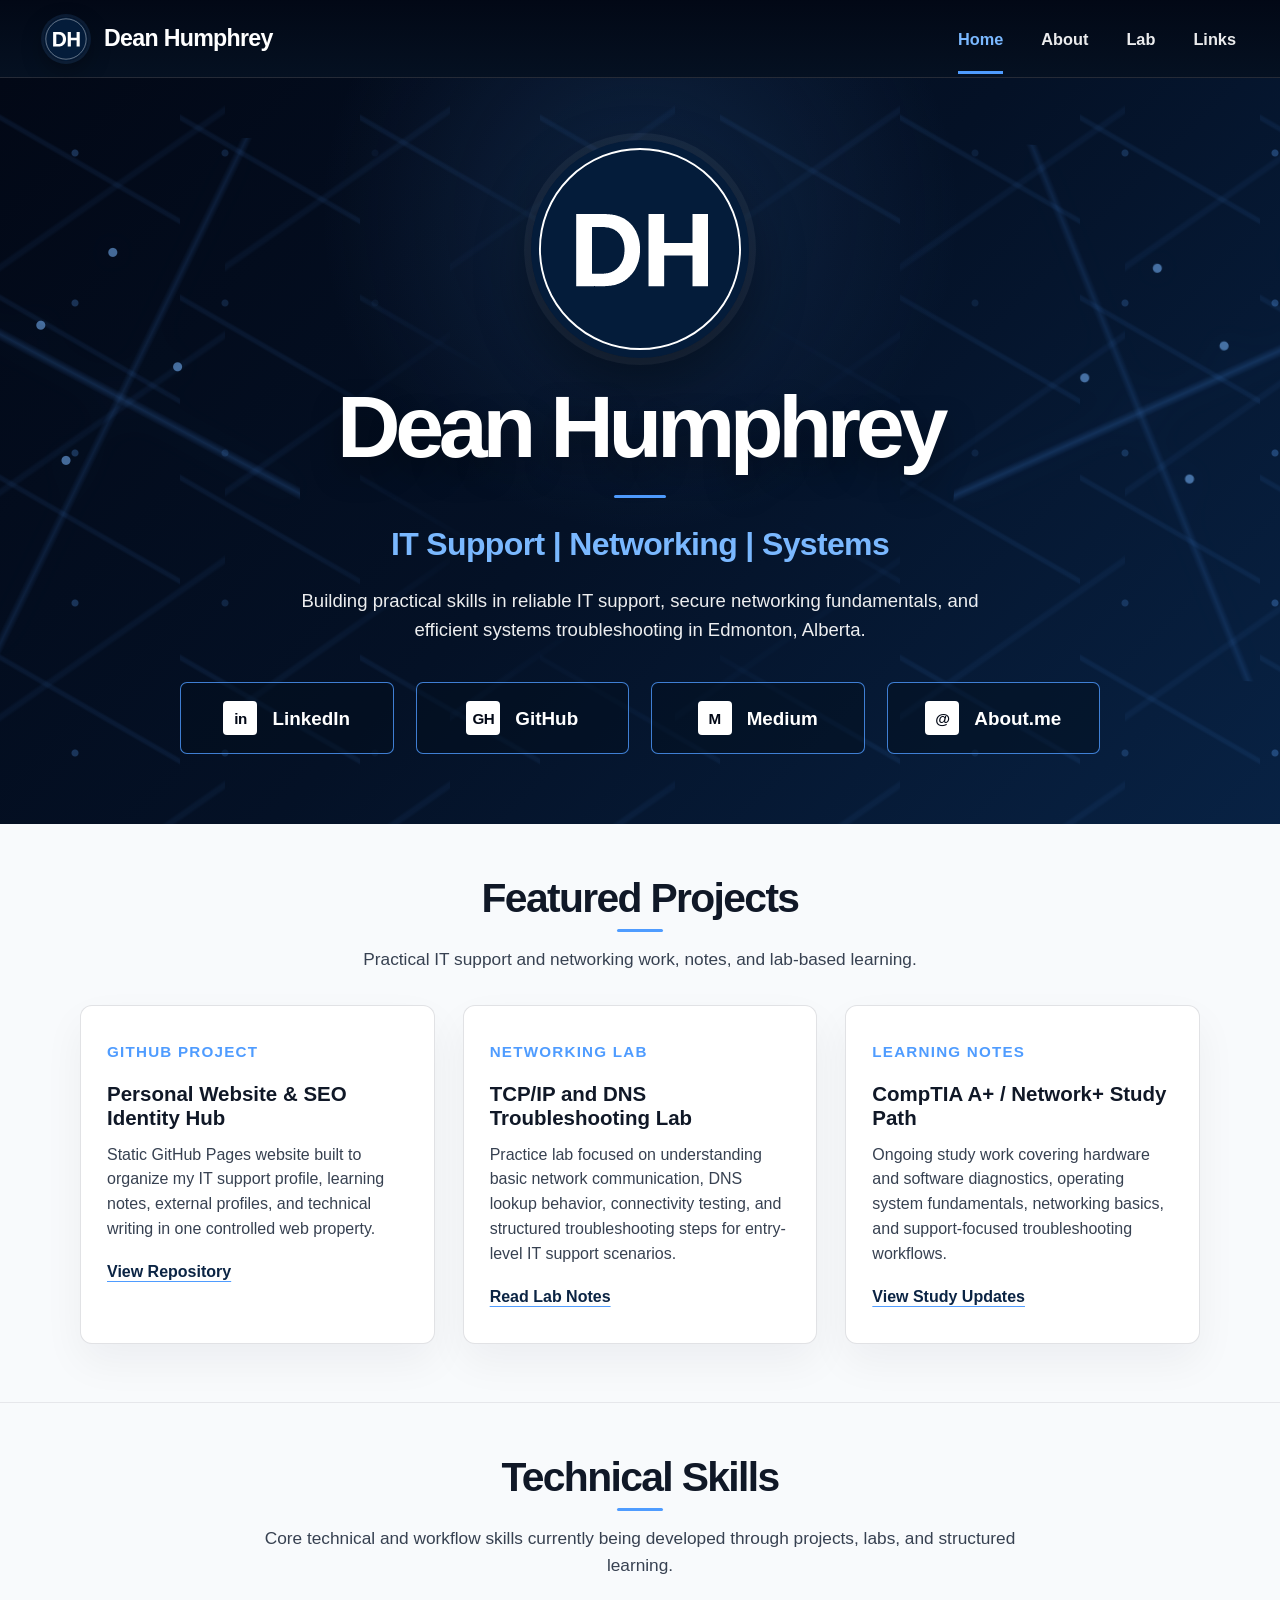
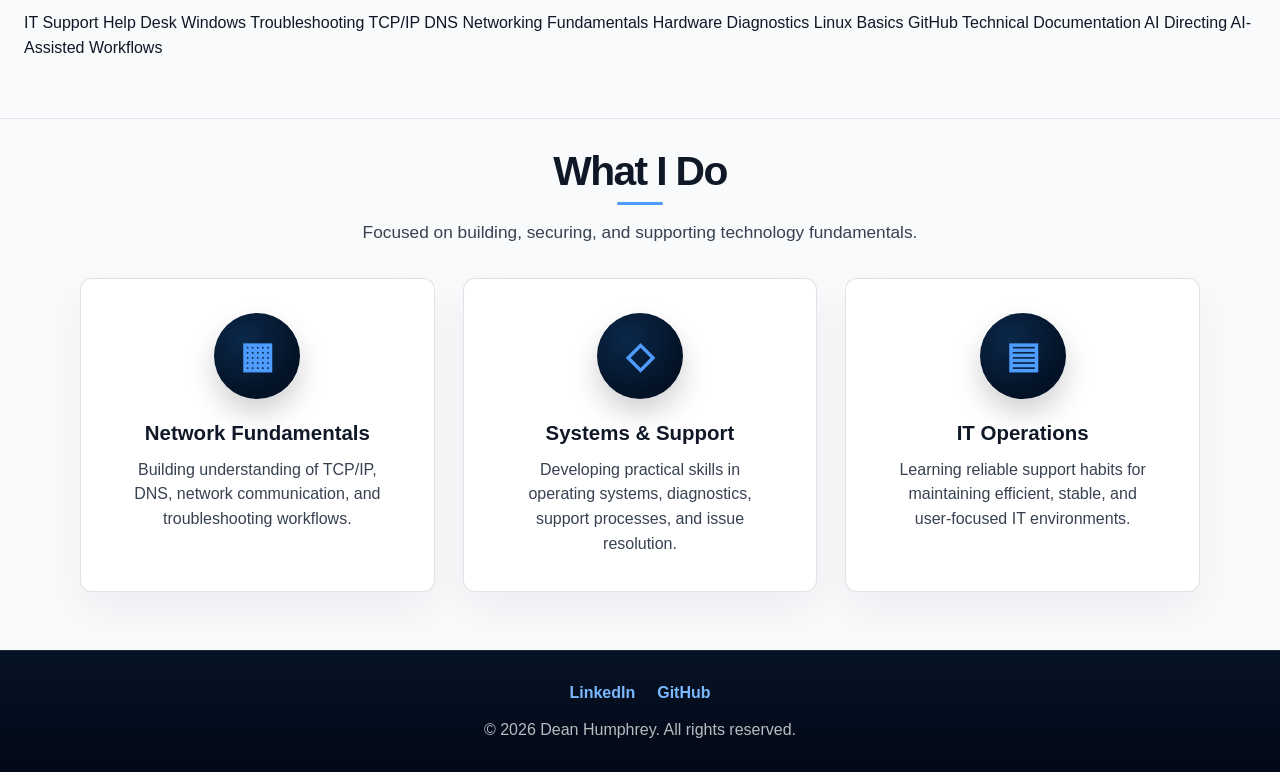
==== index.html @ de1272b4 "Add technical skills section including AI directing" ====
<!DOCTYPE html>
<html lang="en">
<head>
  <meta charset="UTF-8">
  <meta name="viewport" content="width=device-width, initial-scale=1.0">
  <title>Dean Humphrey | IT Support & Networking | Edmonton, Alberta</title>
  <meta name="description" content="Dean Humphrey - IT Support and Networking student in Edmonton, Alberta, focused on troubleshooting, TCP/IP, DNS, and CompTIA certification pathways.">
  <meta name="author" content="Dean Humphrey">
  <meta property="og:title" content="Dean Humphrey | IT Support & Networking | Edmonton, Alberta">
  <meta property="og:description" content="IT support and networking profile in Edmonton, Alberta, focused on troubleshooting, TCP/IP, DNS, and CompTIA certification pathways.">
  <meta property="og:type" content="website">
  <link rel="icon" href="assets/dh-logo.svg" type="image/svg+xml">
  <link rel="stylesheet" href="style.css?v=7">
</head>
<body>
  <header class="site-header">
    <a class="brand" href="index.html" aria-label="Dean Humphrey home">
      <img class="brand-mark" src="assets/dh-logo.svg" alt="Dean Humphrey DH logo">
      <span class="brand-name">Dean Humphrey</span>
    </a>
    <nav class="site-nav" aria-label="Main navigation">
      <a class="active" href="index.html">Home</a>
      <a href="about.html">About</a>
      <a href="lab.html">Lab</a>
      <a href="#links">Links</a>
    </nav>
  </header>

  <main id="top">
    <section class="hero">
      <div class="node-field node-left" aria-hidden="true"></div>
      <div class="node-field node-right" aria-hidden="true"></div>

      <div class="hero-content">
        <img class="logo-large" src="assets/dh-logo.svg" alt="Dean Humphrey DH logo">
        <h1>Dean Humphrey</h1>
        <span class="blue-rule" aria-hidden="true"></span>
        <p class="hero-title">IT Support | Networking | Systems</p>
        <p class="hero-text">
          Building practical skills in reliable IT support, secure networking fundamentals,
          and efficient systems troubleshooting in Edmonton, Alberta.
        </p>

        <div id="links" class="profile-links" aria-label="Profile links">
          <a href="https://www.linkedin.com/in/deanhumphreyab/" target="_blank" rel="noopener noreferrer">
            <span class="platform-icon">in</span>
            <span>LinkedIn</span>
          </a>
          <a href="https://github.com/deanhumphreyab" target="_blank" rel="noopener noreferrer">
            <span class="platform-icon">GH</span>
            <span>GitHub</span>
          </a>
          <a href="https://medium.com/@deanhumphreyab" target="_blank" rel="noopener noreferrer">
            <span class="platform-icon">M</span>
            <span>Medium</span>
          </a>
          <a href="https://about.me/deanhumphrey" target="_blank" rel="noopener noreferrer">
            <span class="platform-icon">@</span>
            <span>About.me</span>
          </a>
        </div>
      </div>
    </section>

    <section class="featured-projects">
      <div class="section-title">
        <h2>Featured Projects</h2>
        <span class="blue-rule small" aria-hidden="true"></span>
        <p>Practical IT support and networking work, notes, and lab-based learning.</p>
      </div>

      <div class="project-grid">
        <article class="project-card">
          <p class="post-date">GitHub Project</p>
          <h3>Personal Website & SEO Identity Hub</h3>
          <p>
            Static GitHub Pages website built to organize my IT support profile, learning notes, external profiles, and technical writing in one controlled web property.
          </p>
          <a href="https://github.com/deanhumphreyab/deanhumphrey-site" target="_blank" rel="noopener noreferrer">View Repository</a>
        </article>

        <article class="project-card">
          <p class="post-date">Networking Lab</p>
          <h3>TCP/IP and DNS Troubleshooting Lab</h3>
          <p>
            Practice lab focused on understanding basic network communication, DNS lookup behavior, connectivity testing, and structured troubleshooting steps for entry-level IT support scenarios.
          </p>
          <a href="lab.html">Read Lab Notes</a>
        </article>

        <article class="project-card">
          <p class="post-date">Learning Notes</p>
          <h3>CompTIA A+ / Network+ Study Path</h3>
          <p>
            Ongoing study work covering hardware and software diagnostics, operating system fundamentals, networking basics, and support-focused troubleshooting workflows.
          </p>
          <a href="lab.html">View Study Updates</a>
        </article>
      </div>
    </section>

    <section class="featured-projects">
      <div class="section-title">
        <h2>Technical Skills</h2>
        <span class="blue-rule small" aria-hidden="true"></span>
        <p>Core technical and workflow skills currently being developed through projects, labs, and structured learning.</p>
      </div>

      <div class="skill-tags" aria-label="Technical skills">
        <span>IT Support</span>
        <span>Help Desk</span>
        <span>Windows Troubleshooting</span>
        <span>TCP/IP</span>
        <span>DNS</span>
        <span>Networking Fundamentals</span>
        <span>Hardware Diagnostics</span>
        <span>Linux Basics</span>
        <span>GitHub</span>
        <span>Technical Documentation</span>
        <span>AI Directing</span>
        <span>AI-Assisted Workflows</span>
      </div>
    </section>

    <section id="about" class="what-i-do">
      <div class="section-title">
        <h2>What I Do</h2>
        <span class="blue-rule small" aria-hidden="true"></span>
        <p>Focused on building, securing, and supporting technology fundamentals.</p>
      </div>

      <div class="cards">
        <article class="card">
          <div class="circle-icon">▦</div>
          <h3>Network Fundamentals</h3>
          <p>Building understanding of TCP/IP, DNS, network communication, and troubleshooting workflows.</p>
        </article>

        <article class="card">
          <div class="circle-icon">◇</div>
          <h3>Systems & Support</h3>
          <p>Developing practical skills in operating systems, diagnostics, support processes, and issue resolution.</p>
        </article>

        <article class="card">
          <div class="circle-icon">▤</div>
          <h3>IT Operations</h3>
          <p>Learning reliable support habits for maintaining efficient, stable, and user-focused IT environments.</p>
        </article>
      </div>
    </section>
  </main>

  <footer>
    <nav class="footer-links" aria-label="Footer links">
      <a href="https://www.linkedin.com/in/deanhumphreyab/" target="_blank" rel="noopener noreferrer">LinkedIn</a>
      <a href="https://github.com/deanhumphreyab" target="_blank" rel="noopener noreferrer">GitHub</a>
    </nav>
    <p>&copy; 2026 Dean Humphrey. All rights reserved.</p>
  </footer>
</body>
</html>
---- style.css ----
:root {
  --navy-950: #020816;
  --navy-900: #061326;
  --navy-850: #071a33;
  --navy-800: #0b2444;
  --blue: #4f9cff;
  --blue-soft: #7ab8ff;
  --white: #ffffff;
  --off-white: #f8fafc;
  --slate-950: #101827;
  --slate-700: #374151;
  --slate-500: #667085;
  --line: rgba(255, 255, 255, 0.14);
  --blue-line: rgba(79, 156, 255, 0.8);
}

* {
  box-sizing: border-box;
}

html {
  scroll-behavior: smooth;
}

body {
  margin: 0;
  font-family: Arial, Helvetica, sans-serif;
  color: var(--off-white);
  background: var(--navy-950);
  line-height: 1.55;
}

img {
  max-width: 100%;
}

.site-header {
  height: 78px;
  padding: 0 44px;
  display: flex;
  align-items: center;
  justify-content: space-between;
  background: linear-gradient(180deg, rgba(2, 8, 22, 0.98), rgba(5, 17, 34, 0.98));
  border-bottom: 1px solid var(--line);
}

.brand {
  display: flex;
  align-items: center;
  gap: 16px;
  color: var(--white);
  text-decoration: none;
}

.brand-mark {
  width: 44px;
  height: 44px;
  display: block;
  border-radius: 999px;
  box-shadow: 0 0 0 3px rgba(79, 156, 255, 0.12), 0 8px 22px rgba(0, 0, 0, 0.35);
}

.brand-name {
  font-size: 1.45rem;
  font-weight: 800;
  letter-spacing: -0.03em;
}

.site-nav {
  display: flex;
  align-items: center;
  gap: 38px;
}

.site-nav a {
  color: rgba(255, 255, 255, 0.92);
  text-decoration: none;
  font-size: 1.02rem;
  font-weight: 700;
  padding: 24px 0 18px;
  border-bottom: 3px solid transparent;
}

.site-nav a:hover,
.site-nav a.active {
  color: var(--blue-soft);
  border-bottom-color: var(--blue);
}

.hero,
.page-hero {
  position: relative;
  overflow: hidden;
  min-height: 735px;
  padding: 62px 24px 70px;
  display: flex;
  align-items: center;
  justify-content: center;
  background:
    radial-gradient(circle at 50% 18%, rgba(44, 91, 148, 0.28), transparent 36%),
    linear-gradient(135deg, #020816 0%, #041126 50%, #082244 100%);
}

.page-hero {
  min-height: 500px;
}

.hero::before,
.hero::after,
.page-hero::before,
.page-hero::after {
  content: "";
  position: absolute;
  inset: 0;
  pointer-events: none;
}

.hero::before,
.page-hero::before {
  background-image:
    linear-gradient(30deg, transparent 0 48%, rgba(79, 156, 255, 0.18) 49% 50%, transparent 51% 100%),
    linear-gradient(145deg, transparent 0 48%, rgba(79, 156, 255, 0.13) 49% 50%, transparent 51% 100%);
  background-size: 180px 180px, 225px 225px;
  opacity: 0.45;
  mask-image: radial-gradient(circle at center, transparent 0 22%, black 48%, black 100%);
}

.hero::after,
.page-hero::after {
  background-image: radial-gradient(circle, rgba(93, 165, 255, 0.95) 0 3px, transparent 4px);
  background-size: 150px 150px;
  opacity: 0.32;
  mask-image: linear-gradient(90deg, black 0%, transparent 35%, transparent 65%, black 100%);
}

.node-field {
  position: absolute;
  width: 360px;
  height: 520px;
  opacity: 0.55;
  background:
    radial-gradient(circle at 10% 18%, var(--blue-soft) 0 4px, transparent 5px),
    radial-gradient(circle at 28% 36%, var(--blue-soft) 0 4px, transparent 5px),
    radial-gradient(circle at 48% 22%, var(--blue-soft) 0 4px, transparent 5px),
    radial-gradient(circle at 66% 44%, var(--blue-soft) 0 4px, transparent 5px),
    radial-gradient(circle at 35% 62%, var(--blue-soft) 0 4px, transparent 5px),
    linear-gradient(28deg, transparent 0 49%, rgba(79, 156, 255, 0.34) 50%, transparent 51% 100%),
    linear-gradient(116deg, transparent 0 49%, rgba(79, 156, 255, 0.24) 50%, transparent 51% 100%);
  filter: drop-shadow(0 0 18px rgba(79, 156, 255, 0.32));
}

.node-left {
  left: -60px;
  top: 60px;
}

.node-right {
  right: -40px;
  top: 75px;
  transform: scaleX(-1) rotate(-4deg);
}

.hero-content,
.page-content {
  position: relative;
  z-index: 2;
  width: min(960px, 100%);
  text-align: center;
}

.logo-large {
  width: 218px;
  height: 218px;
  margin: 0 auto 26px;
  display: block;
  border-radius: 50%;
  box-shadow:
    0 0 0 7px rgba(255, 255, 255, 0.05),
    0 24px 55px rgba(0, 0, 0, 0.42);
}

.page-logo {
  width: 160px;
  height: 160px;
}

h1 {
  margin: 0;
  font-size: clamp(3.8rem, 8vw, 5.5rem);
  line-height: 0.98;
  letter-spacing: -0.06em;
  color: var(--white);
  text-shadow: 0 14px 30px rgba(0, 0, 0, 0.36);
}

.blue-rule {
  display: block;
  width: 52px;
  height: 3px;
  margin: 25px auto 22px;
  border-radius: 999px;
  background: var(--blue);
}

.blue-rule.small {
  width: 46px;
  margin: 10px auto 14px;
}

.hero-title {
  margin: 0 0 17px;
  color: var(--blue-soft);
  font-size: clamp(1.45rem, 2.6vw, 2rem);
  font-weight: 700;
  letter-spacing: -0.02em;
}

.hero-text {
  max-width: 710px;
  margin: 0 auto 38px;
  color: rgba(255, 255, 255, 0.93);
  font-size: 1.16rem;
}

.profile-links {
  width: min(920px, 100%);
  margin: 0 auto;
  display: grid;
  grid-template-columns: repeat(4, minmax(150px, 1fr));
  gap: 22px;
}

.profile-links a {
  min-height: 72px;
  display: flex;
  align-items: center;
  justify-content: center;
  gap: 15px;
  color: var(--white);
  text-decoration: none;
  border: 1.5px solid var(--blue-line);
  border-radius: 7px;
  background: rgba(3, 15, 31, 0.48);
  font-size: 1.18rem;
  font-weight: 800;
  transition: transform 150ms ease, background 150ms ease, border-color 150ms ease;
}

.profile-links a:hover,
.profile-links a:focus {
  transform: translateY(-2px);
  border-color: rgba(122, 184, 255, 1);
  background: rgba(79, 156, 255, 0.13);
}

.platform-icon {
  width: 34px;
  height: 34px;
  display: grid;
  place-items: center;
  border-radius: 4px;
  background: var(--white);
  color: var(--navy-950);
  font-size: 0.95rem;
  font-weight: 900;
  letter-spacing: -0.04em;
}

.what-i-do,
.article-section,
.featured-projects {
  background: var(--off-white);
  color: var(--slate-950);
  padding: 32px 24px 58px;
}

.featured-projects {
  padding-top: 54px;
  border-bottom: 1px solid rgba(15, 23, 42, 0.08);
}

.article-section {
  padding-top: 46px;
}

.section-title {
  max-width: 760px;
  margin: 0 auto 32px;
  text-align: center;
}

.section-title h2 {
  margin: 0;
  font-size: clamp(2rem, 4vw, 2.55rem);
  line-height: 1;
  letter-spacing: -0.04em;
  color: var(--slate-950);
}

.section-title p {
  margin: 0;
  color: var(--slate-700);
  font-size: 1.08rem;
}

.cards,
.project-grid {
  width: min(1120px, 100%);
  margin: 0 auto;
  display: grid;
  grid-template-columns: repeat(3, 1fr);
  gap: 28px;
}

.card,
.project-card {
  min-height: 245px;
  padding: 34px 26px;
  text-align: center;
  background: #ffffff;
  border: 1px solid rgba(15, 23, 42, 0.12);
  border-radius: 12px;
  box-shadow: 0 18px 42px rgba(15, 23, 42, 0.05);
}

.project-card {
  text-align: left;
}

.circle-icon {
  width: 86px;
  height: 86px;
  margin: 0 auto 22px;
  display: grid;
  place-items: center;
  border-radius: 50%;
  background: radial-gradient(circle at 35% 30%, #0b284a, #031225 70%);
  color: var(--blue);
  font-size: 2.25rem;
  font-weight: 900;
  box-shadow: 0 14px 28px rgba(2, 8, 22, 0.18);
}

.card h3,
.project-card h3 {
  margin: 0 0 12px;
  color: var(--slate-950);
  font-size: 1.28rem;
  line-height: 1.2;
}

.card p,
.project-card p {
  margin: 0 auto;
  max-width: 260px;
  color: var(--slate-700);
  font-size: 1rem;
}

.project-card p {
  margin: 0 0 18px;
  max-width: none;
}

.project-card a {
  color: var(--navy-800);
  font-weight: 800;
  text-decoration-color: var(--blue);
  text-underline-offset: 4px;
}

.article-card,
.lab-card {
  width: min(900px, 100%);
  margin: 0 auto;
  padding: 44px;
  background: #ffffff;
  border: 1px solid rgba(15, 23, 42, 0.12);
  border-radius: 14px;
  box-shadow: 0 18px 42px rgba(15, 23, 42, 0.05);
}

.article-card p,
.lab-card p {
  margin: 0 0 22px;
  color: var(--slate-700);
  font-size: 1.08rem;
}

.article-card p:first-child {
  color: var(--slate-950);
  font-size: 1.18rem;
  font-weight: 700;
}

.article-card p:last-child,
.lab-card p:last-child {
  margin-bottom: 0;
}

.lab-list {
  width: min(900px, 100%);
  margin: 0 auto;
  display: grid;
  gap: 24px;
}

.lab-card {
  width: 100%;
  margin: 0;
}

.lab-card h3 {
  margin: 0 0 12px;
  color: var(--slate-950);
  font-size: 1.45rem;
  letter-spacing: -0.03em;
}

.lab-card a {
  color: var(--navy-800);
  font-weight: 800;
  text-decoration-color: var(--blue);
  text-underline-offset: 4px;
}

.post-date {
  color: var(--blue) !important;
  font-size: 0.95rem !important;
  font-weight: 800;
  letter-spacing: 0.08em;
  text-transform: uppercase;
}

footer {
  padding: 30px 24px;
  text-align: center;
  background: linear-gradient(180deg, #061326, #020816);
  border-top: 1px solid var(--line);
  color: rgba(255, 255, 255, 0.72);
}

.footer-links {
  display: flex;
  justify-content: center;
  gap: 22px;
  margin-bottom: 12px;
}

.footer-links a {
  color: var(--blue-soft);
  font-weight: 800;
  text-decoration: none;
}

.footer-links a:hover,
.footer-links a:focus {
  color: var(--white);
  text-decoration: underline;
  text-underline-offset: 4px;
}

footer p {
  margin: 0;
}

@media (max-width: 920px) {
  .site-header {
    padding: 0 22px;
  }

  .site-nav {
    gap: 18px;
  }

  .profile-links,
  .cards,
  .project-grid {
    grid-template-columns: repeat(2, 1fr);
  }
}

@media (max-width: 640px) {
  .site-header {
    height: auto;
    min-height: 98px;
    padding: 16px 18px;
    flex-direction: column;
    gap: 8px;
  }

  .brand-name {
    font-size: 1.18rem;
  }

  .site-nav {
    gap: 16px;
    flex-wrap: wrap;
    justify-content: center;
  }

  .site-nav a {
    padding: 6px 0;
    font-size: 0.95rem;
  }

  .hero,
  .page-hero {
    min-height: auto;
    padding: 48px 18px 58px;
  }

  .node-field {
    opacity: 0.24;
  }

  .logo-large {
    width: 152px;
    height: 152px;
  }

  .page-logo {
    width: 126px;
    height: 126px;
  }

  h1 {
    font-size: clamp(3rem, 15vw, 4rem);
  }

  .hero-text {
    font-size: 1rem;
  }

  .profile-links,
  .cards,
  .project-grid {
    grid-template-columns: 1fr;
  }

  .profile-links a {
    min-height: 64px;
  }

  .article-card,
  .lab-card,
  .project-card {
    padding: 28px 22px;
  }

  .footer-links {
    flex-direction: column;
    gap: 8px;
  }
}
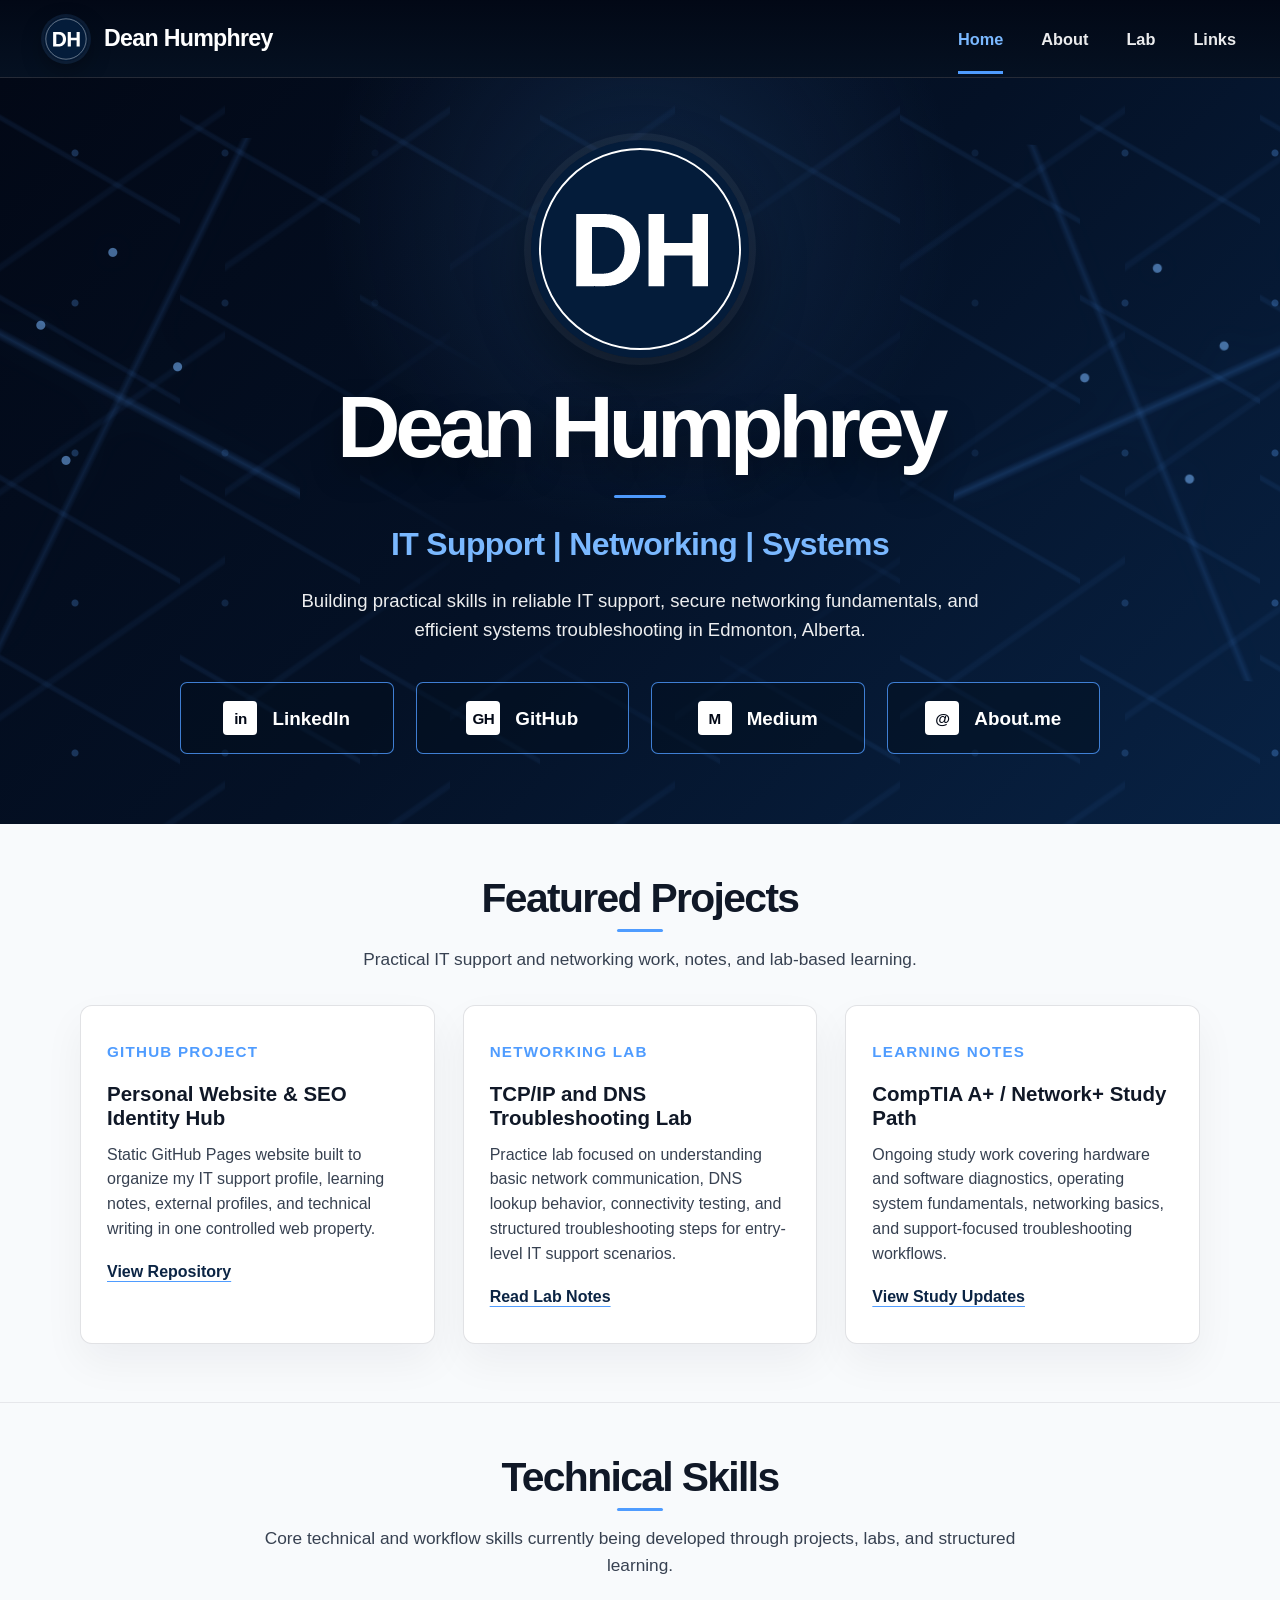
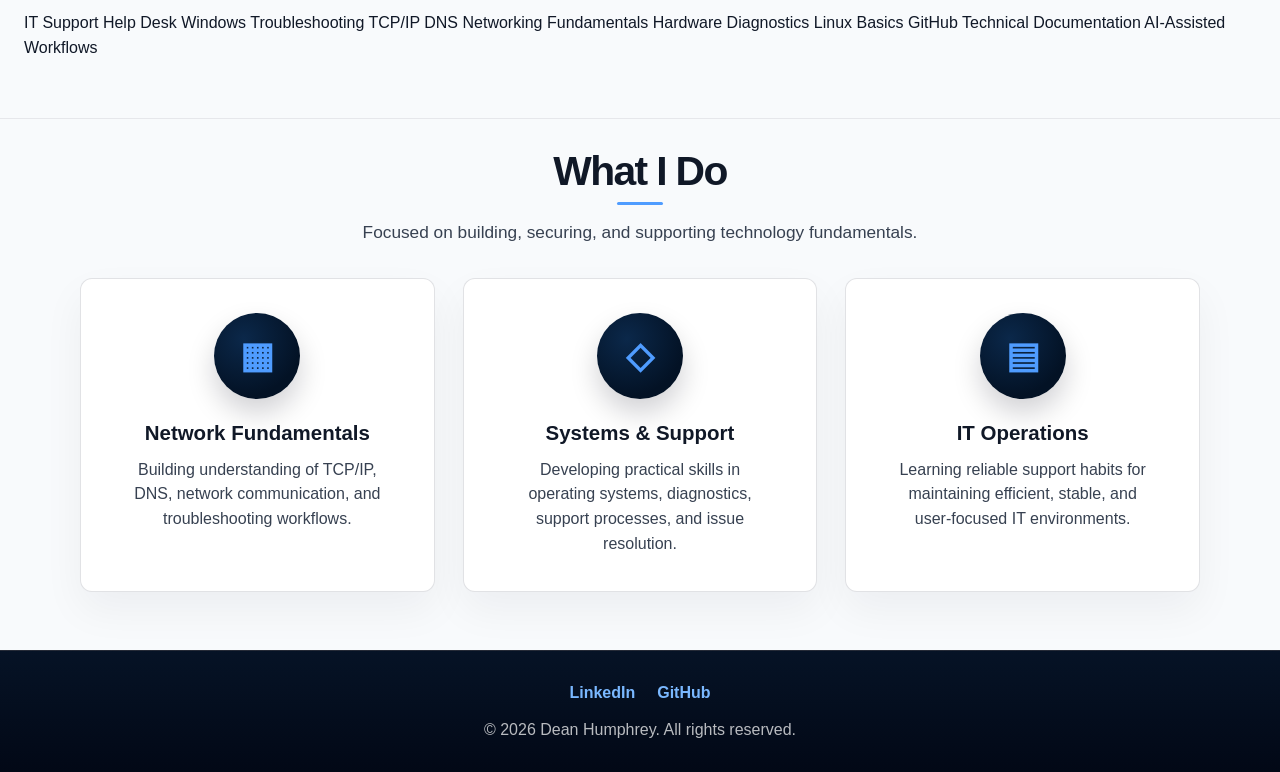
==== commit 4d6a52dd: "Tone down AI wording for grounded positioning" ====
--- a/index.html
+++ b/index.html
@@ -6,11 +6,54 @@
   <title>Dean Humphrey | IT Support & Networking | Edmonton, Alberta</title>
   <meta name="description" content="Dean Humphrey - IT Support and Networking student in Edmonton, Alberta, focused on troubleshooting, TCP/IP, DNS, and CompTIA certification pathways.">
   <meta name="author" content="Dean Humphrey">
+
   <meta property="og:title" content="Dean Humphrey | IT Support & Networking | Edmonton, Alberta">
-  <meta property="og:description" content="IT support and networking profile in Edmonton, Alberta, focused on troubleshooting, TCP/IP, DNS, and CompTIA certification pathways.">
+  <meta property="og:description" content="IT support and networking profile in Edmonton, Alberta, focused on troubleshooting, TCP/IP, DNS, CompTIA certification pathways, and technical learning projects.">
   <meta property="og:type" content="website">
+  <meta property="og:url" content="https://deanhumphrey.ca">
+  <meta property="og:image" content="https://deanhumphrey.ca/assets/dh-logo.svg">
+
+  <meta name="twitter:card" content="summary_large_image">
+  <meta name="twitter:title" content="Dean Humphrey | IT Support & Networking">
+  <meta name="twitter:description" content="IT support, networking fundamentals, troubleshooting, and technical learning projects.">
+  <meta name="twitter:image" content="https://deanhumphrey.ca/assets/dh-logo.svg">
+
+  <script type="application/ld+json">
+  {
+    "@context": "https://schema.org",
+    "@type": "Person",
+    "name": "Dean Humphrey",
+    "url": "https://deanhumphrey.ca",
+    "jobTitle": "IT Support and Networking",
+    "address": {
+      "@type": "PostalAddress",
+      "addressLocality": "Edmonton",
+      "addressRegion": "Alberta",
+      "addressCountry": "CA"
+    },
+    "sameAs": [
+      "https://www.linkedin.com/in/deanhumphreyab/",
+      "https://github.com/deanhumphreyab",
+      "https://medium.com/@deanhumphreyab",
+      "https://about.me/deanhumphrey"
+    ],
+    "knowsAbout": [
+      "IT Support",
+      "Networking Fundamentals",
+      "TCP/IP",
+      "DNS",
+      "Windows Troubleshooting",
+      "Technical Documentation",
+      "CompTIA A+",
+      "CompTIA Network+",
+      "AI-Assisted Workflows"
+    ]
+  }
+  </script>
+
   <link rel="icon" href="assets/dh-logo.svg" type="image/svg+xml">
-  <link rel="stylesheet" href="style.css?v=7">
+  <link rel="apple-touch-icon" href="assets/dh-logo.svg">
+  <link rel="stylesheet" href="style.css?v=8">
 </head>
 <body>
   <header class="site-header">
@@ -117,7 +160,6 @@
         <span>Linux Basics</span>
         <span>GitHub</span>
         <span>Technical Documentation</span>
-        <span>AI Directing</span>
         <span>AI-Assisted Workflows</span>
       </div>
     </section>
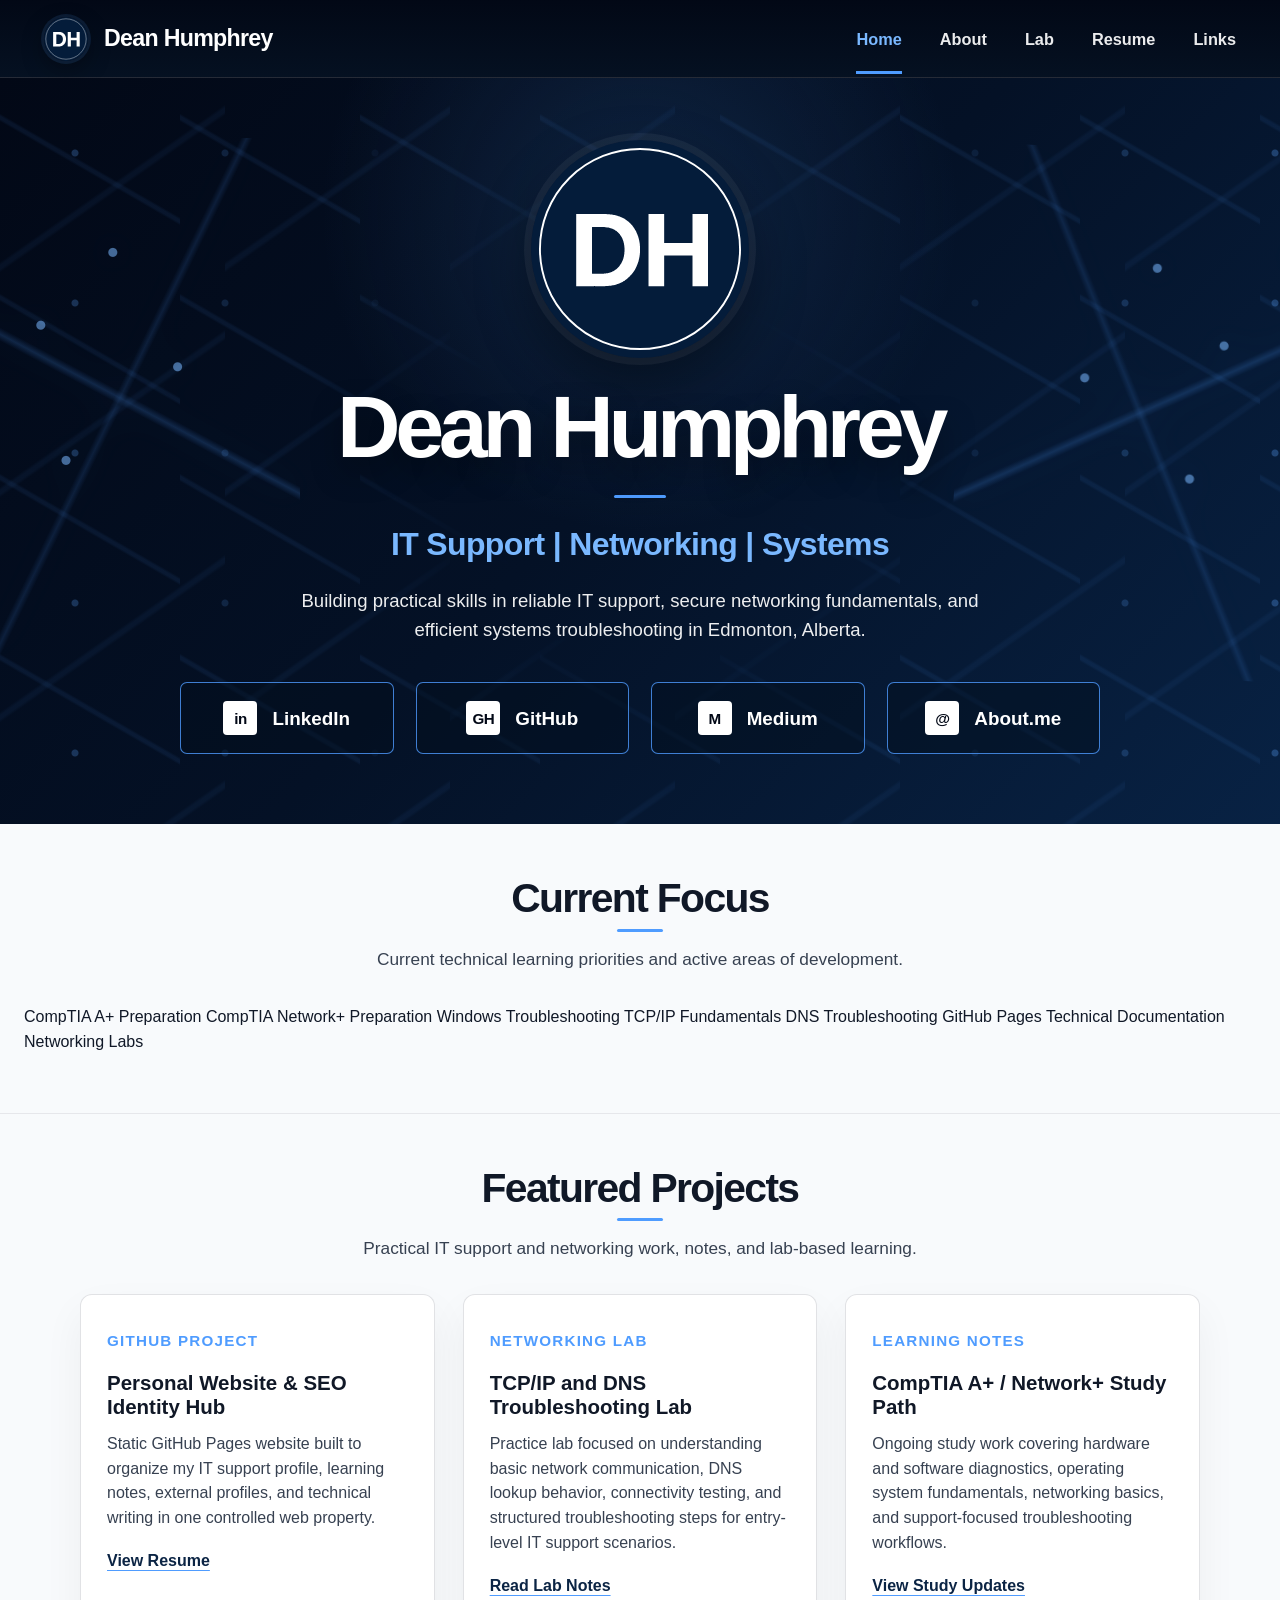
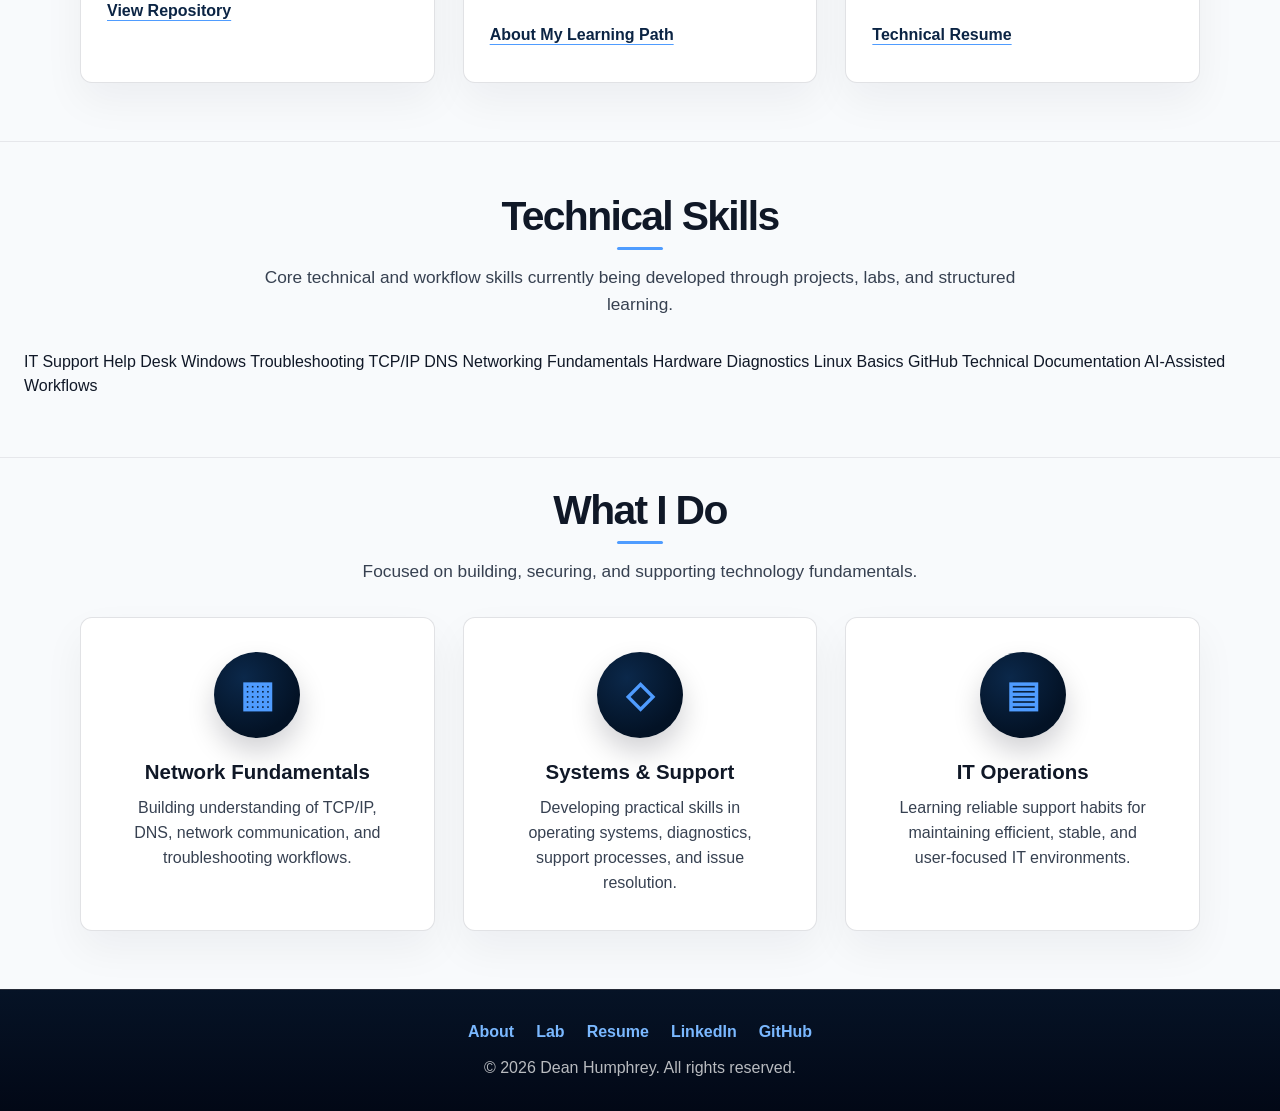
==== commit b2d0bb40: "Add Current Focus section and improve internal linking" ====
--- a/index.html
+++ b/index.html
@@ -53,7 +53,7 @@
 
   <link rel="icon" href="assets/dh-logo.svg" type="image/svg+xml">
   <link rel="apple-touch-icon" href="assets/dh-logo.svg">
-  <link rel="stylesheet" href="style.css?v=8">
+  <link rel="stylesheet" href="style.css?v=11">
 </head>
 <body>
   <header class="site-header">
@@ -65,6 +65,7 @@
       <a class="active" href="index.html">Home</a>
       <a href="about.html">About</a>
       <a href="lab.html">Lab</a>
+      <a href="resume.html">Resume</a>
       <a href="#links">Links</a>
     </nav>
   </header>
@@ -107,6 +108,25 @@
 
     <section class="featured-projects">
       <div class="section-title">
+        <h2>Current Focus</h2>
+        <span class="blue-rule small" aria-hidden="true"></span>
+        <p>Current technical learning priorities and active areas of development.</p>
+      </div>
+
+      <div class="skill-tags" aria-label="Current focus areas">
+        <span>CompTIA A+ Preparation</span>
+        <span>CompTIA Network+ Preparation</span>
+        <span>Windows Troubleshooting</span>
+        <span>TCP/IP Fundamentals</span>
+        <span>DNS Troubleshooting</span>
+        <span>GitHub Pages</span>
+        <span>Technical Documentation</span>
+        <span>Networking Labs</span>
+      </div>
+    </section>
+
+    <section class="featured-projects">
+      <div class="section-title">
         <h2>Featured Projects</h2>
         <span class="blue-rule small" aria-hidden="true"></span>
         <p>Practical IT support and networking work, notes, and lab-based learning.</p>
@@ -119,6 +139,7 @@
           <p>
             Static GitHub Pages website built to organize my IT support profile, learning notes, external profiles, and technical writing in one controlled web property.
           </p>
+          <a href="resume.html">View Resume</a><br><br>
           <a href="https://github.com/deanhumphreyab/deanhumphrey-site" target="_blank" rel="noopener noreferrer">View Repository</a>
         </article>
 
@@ -128,7 +149,8 @@
           <p>
             Practice lab focused on understanding basic network communication, DNS lookup behavior, connectivity testing, and structured troubleshooting steps for entry-level IT support scenarios.
           </p>
-          <a href="lab.html">Read Lab Notes</a>
+          <a href="lab.html">Read Lab Notes</a><br><br>
+          <a href="about.html">About My Learning Path</a>
         </article>
 
         <article class="project-card">
@@ -137,7 +159,8 @@
           <p>
             Ongoing study work covering hardware and software diagnostics, operating system fundamentals, networking basics, and support-focused troubleshooting workflows.
           </p>
-          <a href="lab.html">View Study Updates</a>
+          <a href="lab.html">View Study Updates</a><br><br>
+          <a href="resume.html">Technical Resume</a>
         </article>
       </div>
     </section>
@@ -195,6 +218,9 @@
 
   <footer>
     <nav class="footer-links" aria-label="Footer links">
+      <a href="about.html">About</a>
+      <a href="lab.html">Lab</a>
+      <a href="resume.html">Resume</a>
       <a href="https://www.linkedin.com/in/deanhumphreyab/" target="_blank" rel="noopener noreferrer">LinkedIn</a>
       <a href="https://github.com/deanhumphreyab" target="_blank" rel="noopener noreferrer">GitHub</a>
     </nav>
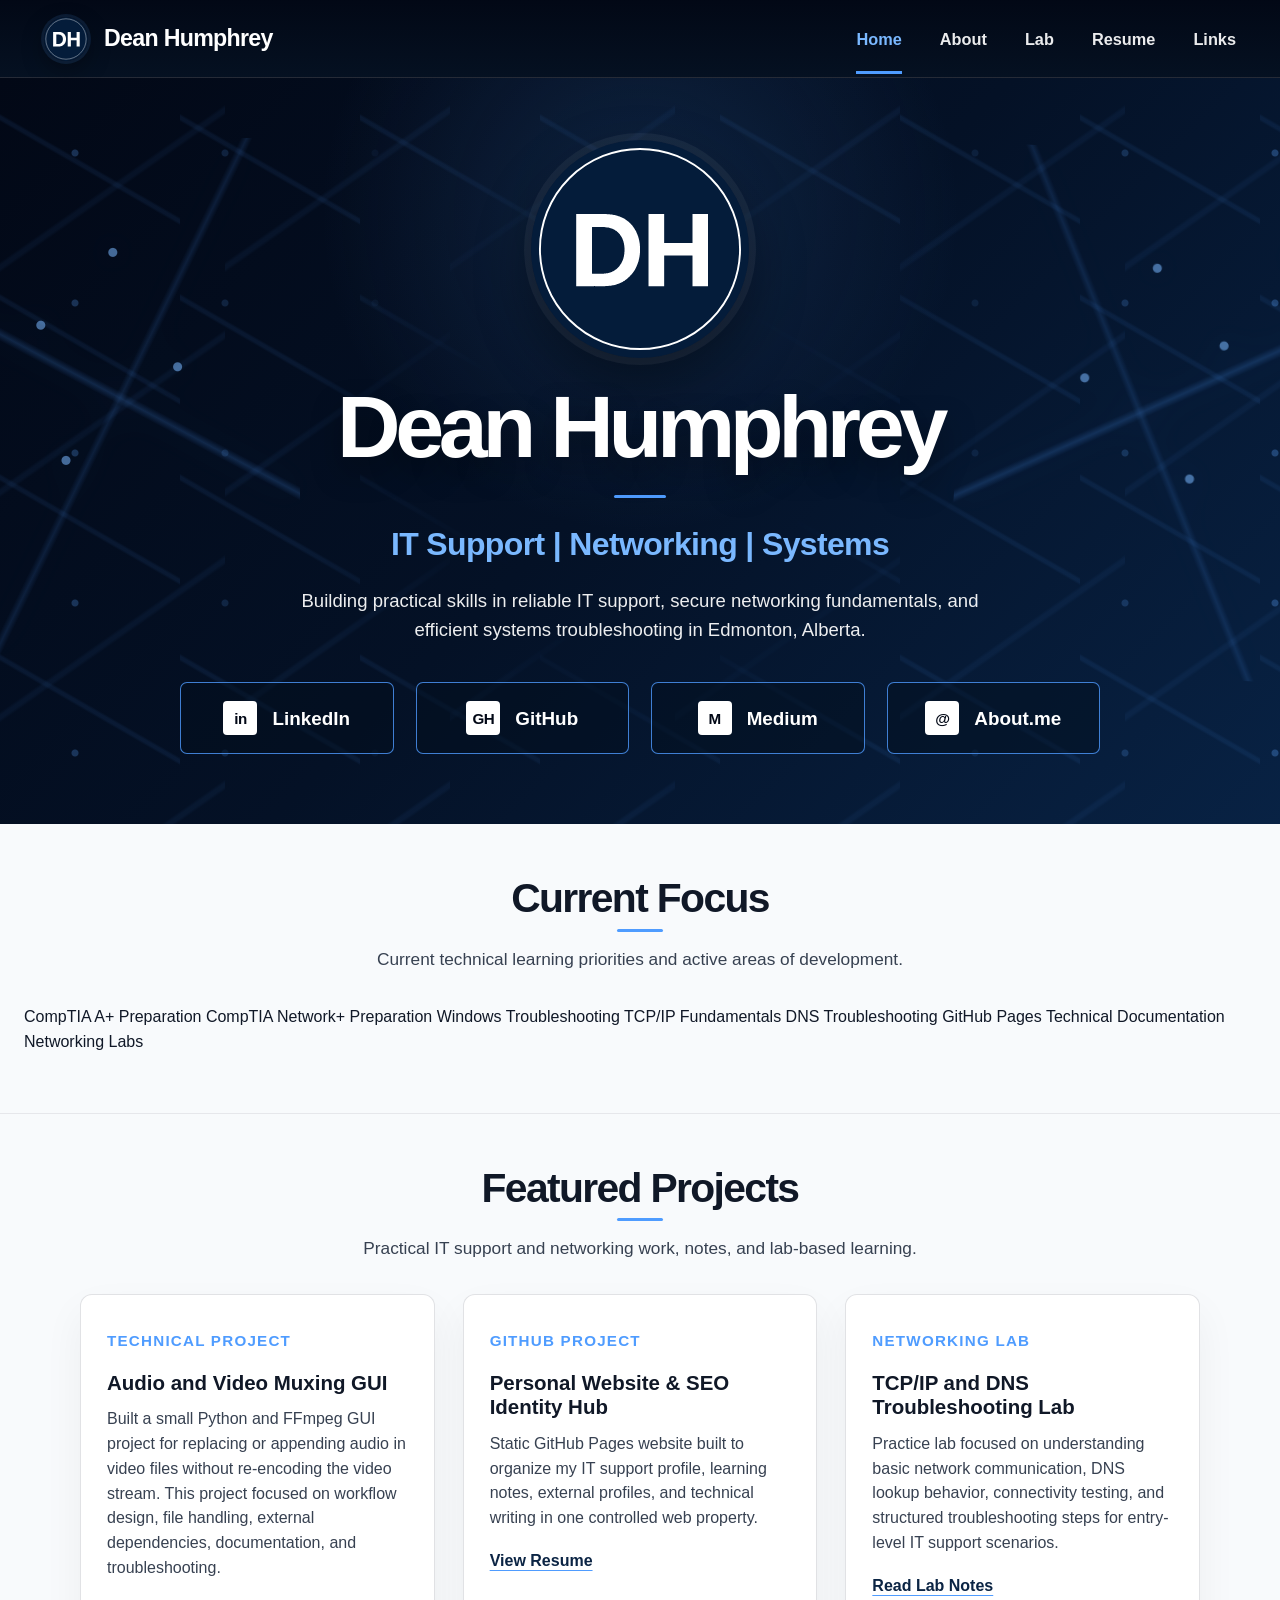
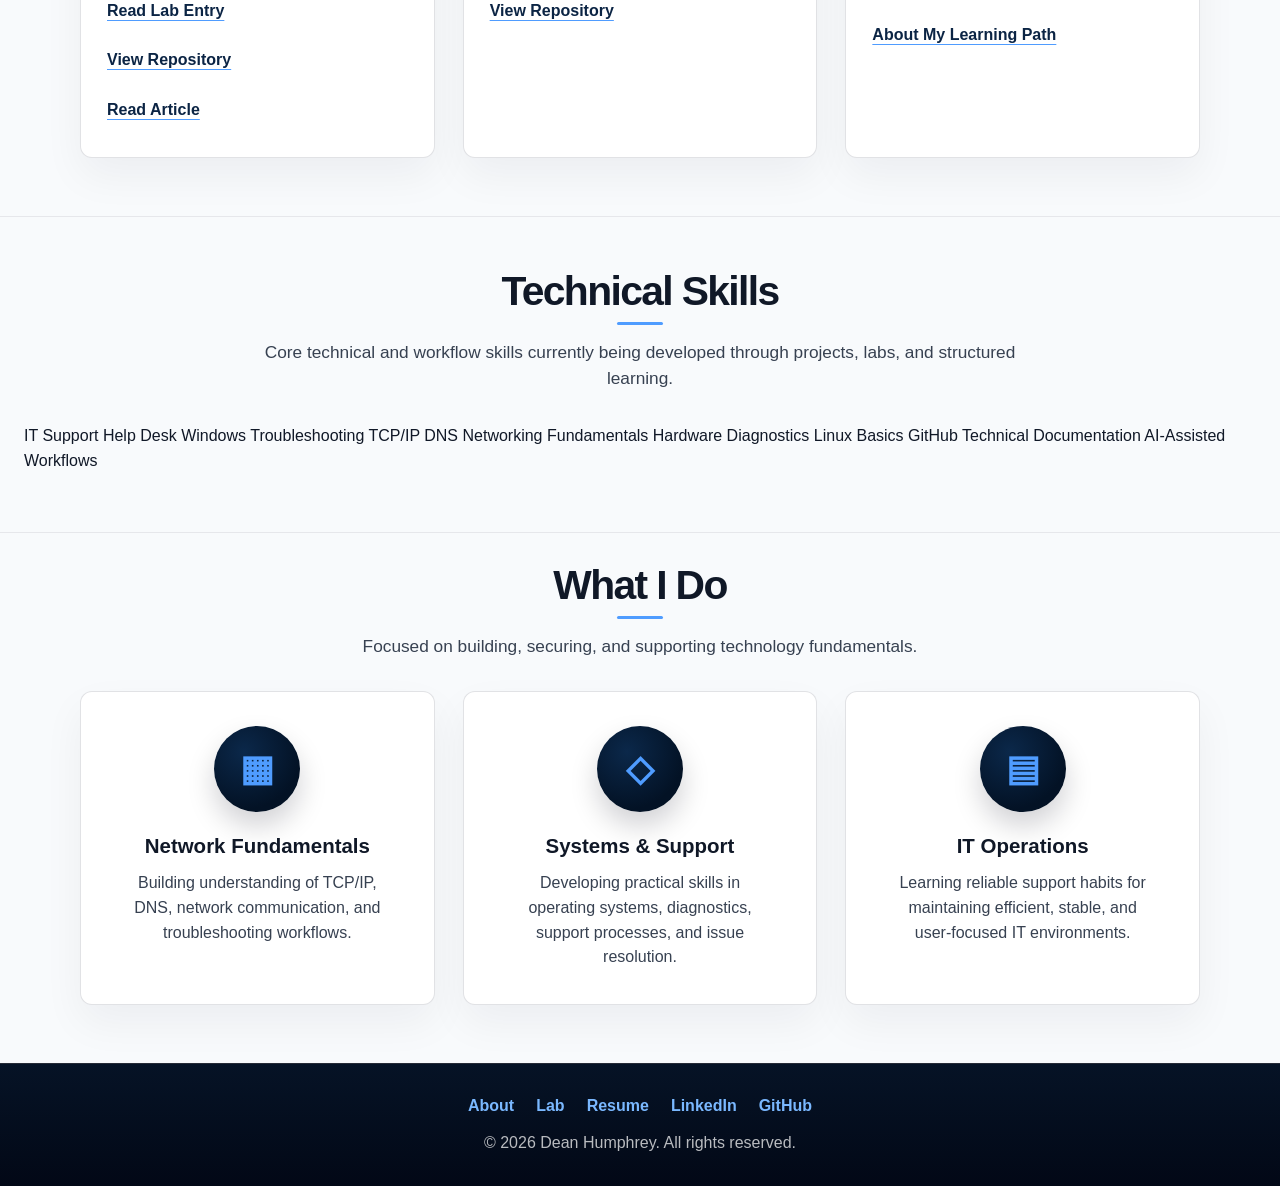
==== commit 239e4691: "Feature audio video mux project on homepage" ====
--- a/index.html
+++ b/index.html
@@ -6,11 +6,12 @@
   <title>Dean Humphrey | IT Support & Networking | Edmonton, Alberta</title>
   <meta name="description" content="Dean Humphrey - IT Support and Networking student in Edmonton, Alberta, focused on troubleshooting, TCP/IP, DNS, and CompTIA certification pathways.">
   <meta name="author" content="Dean Humphrey">
+  <link rel="canonical" href="https://deanhumphrey.ca/">
 
   <meta property="og:title" content="Dean Humphrey | IT Support & Networking | Edmonton, Alberta">
   <meta property="og:description" content="IT support and networking profile in Edmonton, Alberta, focused on troubleshooting, TCP/IP, DNS, CompTIA certification pathways, and technical learning projects.">
   <meta property="og:type" content="website">
-  <meta property="og:url" content="https://deanhumphrey.ca">
+  <meta property="og:url" content="https://deanhumphrey.ca/">
   <meta property="og:image" content="https://deanhumphrey.ca/assets/dh-logo.svg">
 
   <meta name="twitter:card" content="summary_large_image">
@@ -134,6 +135,17 @@
 
       <div class="project-grid">
         <article class="project-card">
+          <p class="post-date">Technical Project</p>
+          <h3>Audio and Video Muxing GUI</h3>
+          <p>
+            Built a small Python and FFmpeg GUI project for replacing or appending audio in video files without re-encoding the video stream. This project focused on workflow design, file handling, external dependencies, documentation, and troubleshooting.
+          </p>
+          <a href="lab.html">Read Lab Entry</a><br><br>
+          <a href="https://github.com/deanhumphreyab/audio-video-mux-gui" target="_blank" rel="noopener noreferrer">View Repository</a><br><br>
+          <a href="https://medium.com/@deanhumphreyab/building-a-simple-audio-and-video-muxing-gui-with-python-and-ffmpeg-dean-humphrey-f4f5aee095d5" target="_blank" rel="noopener noreferrer">Read Article</a>
+        </article>
+
+        <article class="project-card">
           <p class="post-date">GitHub Project</p>
           <h3>Personal Website & SEO Identity Hub</h3>
           <p>
@@ -151,16 +163,6 @@
           </p>
           <a href="lab.html">Read Lab Notes</a><br><br>
           <a href="about.html">About My Learning Path</a>
-        </article>
-
-        <article class="project-card">
-          <p class="post-date">Learning Notes</p>
-          <h3>CompTIA A+ / Network+ Study Path</h3>
-          <p>
-            Ongoing study work covering hardware and software diagnostics, operating system fundamentals, networking basics, and support-focused troubleshooting workflows.
-          </p>
-          <a href="lab.html">View Study Updates</a><br><br>
-          <a href="resume.html">Technical Resume</a>
         </article>
       </div>
     </section>
